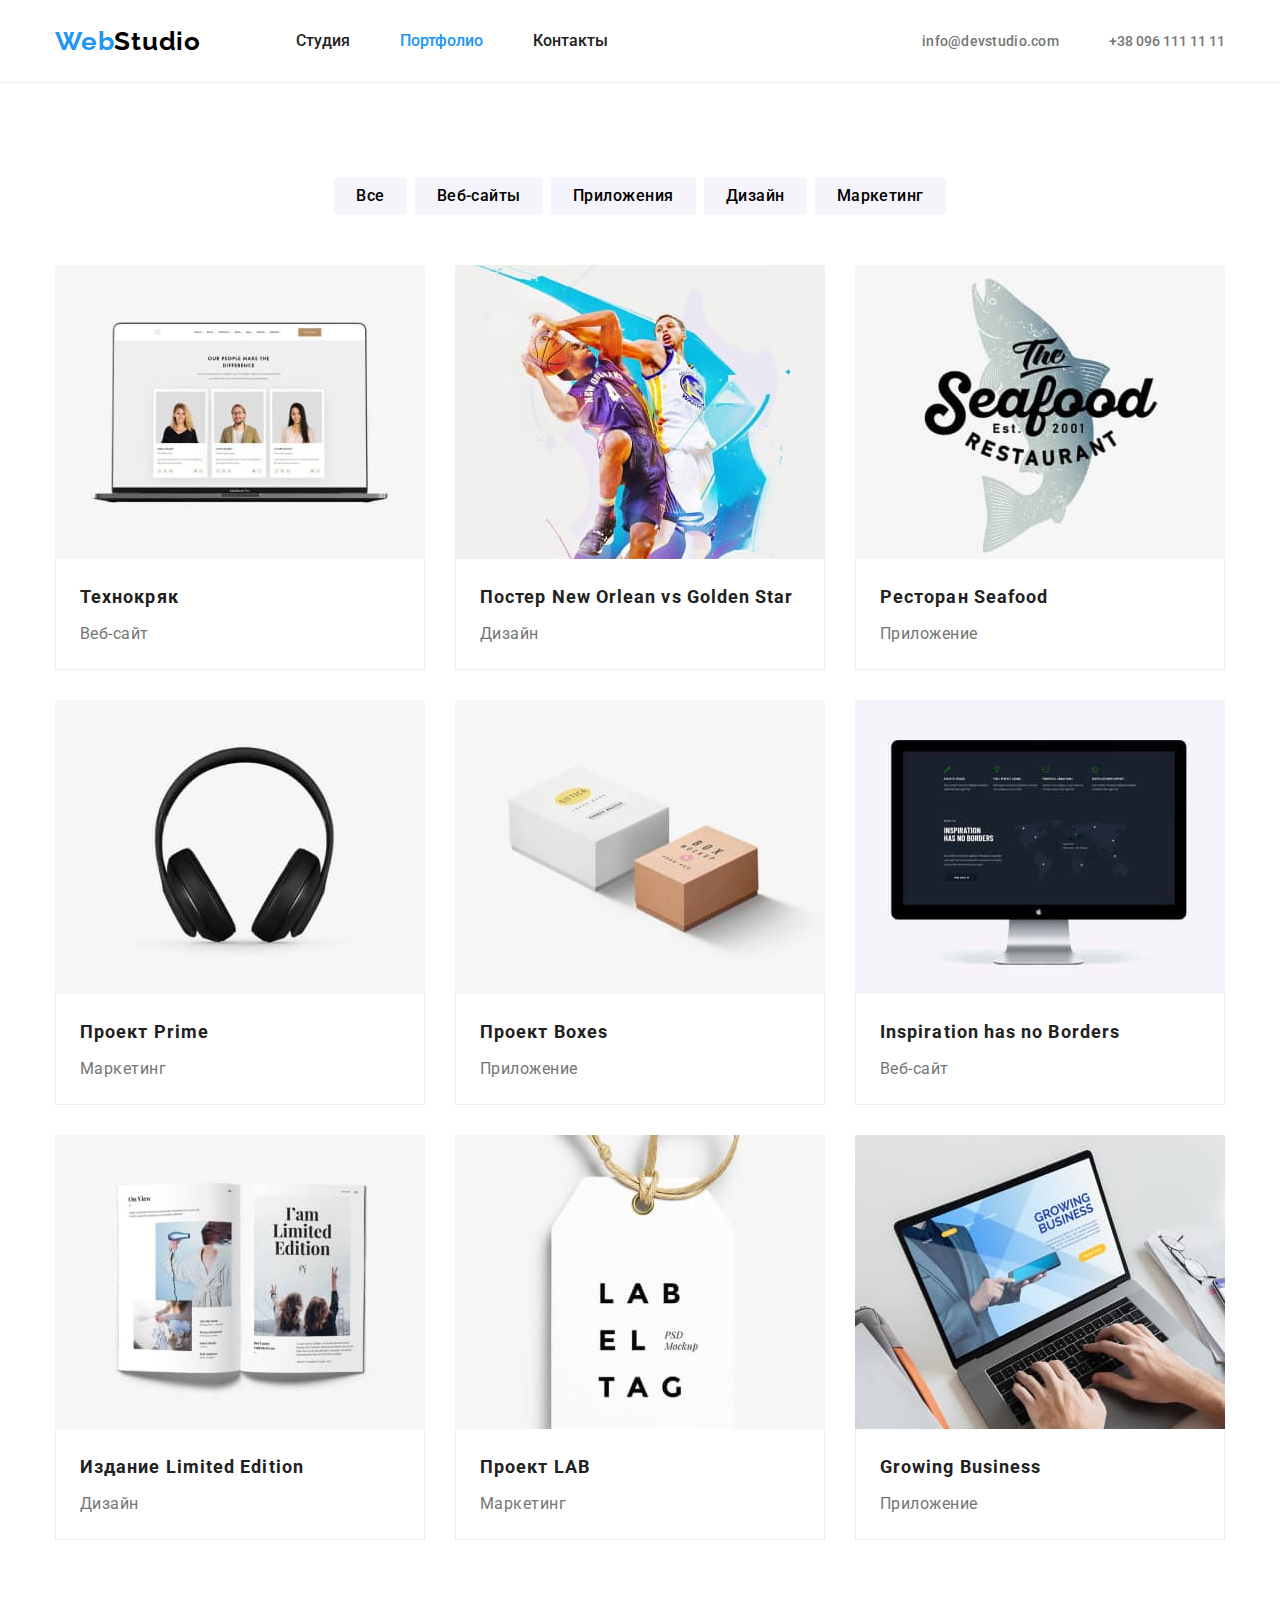
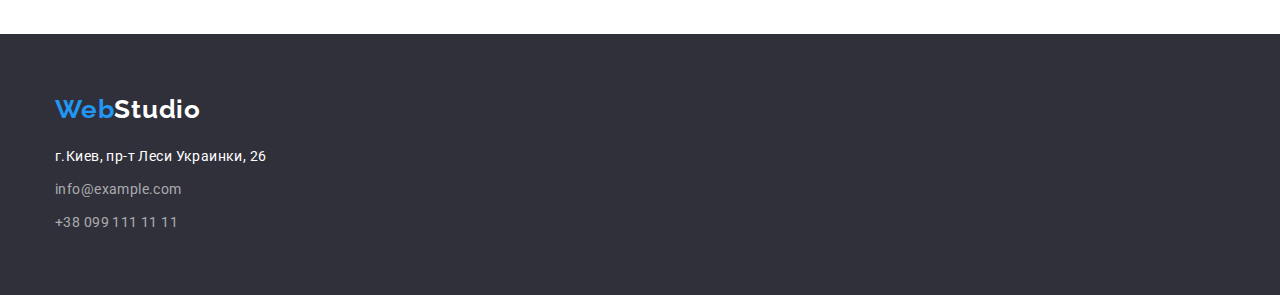
==== portfolio.html @ 083a061e "copy repository" ====
<!DOCTYPE html>
<html lang="ru">

<head>
    <meta charset="UTF-8">
    <meta http-equiv="X-UA-Compatible" content="IE=edge">
    <meta name="viewport" content="width=device-width, initial-scale=1.0">
    <title>Portfolio</title>
    <link rel="preconnect" href="https://fonts.googleapis.com">
    <link rel="preconnect" href="https://fonts.gstatic.com" crossorigin>
    <link
        href="https://fonts.googleapis.com/css2?family=Raleway:wght@700&family=Roboto:wght@400;500;700;900&display=swap"
        rel="stylesheet" />
    <link rel="stylesheet"
        href="https://cdnjs.cloudflare.com/ajax/libs/modern-normalize/1.1.0/modern-normalize.min.css" />
    <link rel="stylesheet" href="./css/styles.css">

</head>

<body>
    <main>
        <!-- HEADER -->
        <header class="header">
            <div class="conteiner header-conteiner">
                <nav class="navigation">
                    <a class="logo link" lang="en" href="./"><span class="link logo-blue">Web</span>Studio</a>
                    <ul class="menu list">
                        <li class="nav-item">
                            <a class="link menu-link" href="./index.html">Студия</a>
                        </li>
                        <li class="nav-item">
                            <a class="link menu-link current" href="">Портфолио</a>
                        </li>
                        <li class="nav-item">
                            <a class="link menu-link" href="">Контакты</a>
                        </li>
                    </ul>
                </nav>
                <ul class="tel-mail-link list">
                    <li class="list-mail-link"><a class="mail-link link"
                            href="mailto:info@devstudio.com">info@devstudio.com</a>
                    </li>
                    <li class="list-mail-link"><a class="tel-link link" href="tel:+380961111111">+38 096 111 11 11</a>
                    </li>
                </ul>
            </div>
        </header>
        <section class="section">
            <div class="conteiner">
                <h1 class="visualy-hidden">Портфоліо</h1>
                <!--panel button-->
                <h2 class="visualy-hidden">Панель кнопок</h2>
                <ul class="list menu-button">
                    <li class="btn-list">
                        <button class="btn menu-btn" type="button">Все</button>
                    </li>
                    <li class="btn-list">
                        <button class="btn menu-btn" type="button">Веб-сайты</button>
                    </li>
                    <li class="btn-list">
                        <button class="btn menu-btn" type="button">Приложения</button>
                    </li>
                    <li class="btn-list">
                        <button class="btn menu-btn" type="button">Дизайн</button>
                    </li>
                    <li class="btn-list">
                        <button class=" btn menu-btn" type="button">Маркетинг</button>
                    </li>
                </ul>
                <!--panel pictures-->
                <h2 class="visualy-hidden">Послуги що надаємо</h2>
                <ul class="menu-portfolio">
                    <li class="list portfolio-list">
                        <a class="link" href="#">
                            <img src="./imiges/portfolio/img-1.jpg" alt="макет сайту на ноутбуку" width="370">
                            <div class="menu-item">
                                <h3 class="production">Технокряк</h3>
                                <p class="production-zone">Веб-сайт</p>
                            </div>
                        </a>
                    </li>
                    <li class="list portfolio-list">
                        <a class="link" href="#">
                            <img src="./imiges/portfolio/img-2.jpg" alt="2 спортсмени з м'ячем" width="370">
                            <div class="menu-item">
                                <h3 class="production">Постер New Orlean vs Golden Star</h3>
                                <p class="production-zone">Дизайн</p>
                            </div>
                        </a>
                    </li>
                    <li class="list portfolio-list">
                        <a class="link" href="#">
                            <img src="./imiges/portfolio/img-3.jpg" alt="логотип ресторану" width="370">
                            <div class="menu-item">
                                <h3 class="production">Ресторан Seafood</h3>
                                <p class="production-zone">Приложение</p>
                            </div>
                        </a>
                    </li>
                    <li class="list portfolio-list">
                        <a class="link" href="#">
                            <img src="./imiges/portfolio/img-4.jpg" alt="навушники" width="370">
                            <div class="menu-item">
                                <h3 class="production">Проект Prime</h3>
                                <p class="production-zone">Маркетинг</p>
                            </div>
                        </a>
                    </li>
                    <li class="list portfolio-list">
                        <a class="link" href="#">
                            <img src="./imiges/portfolio/img-5.jpg" alt="2 коробки біла і коричнева" width="370">
                            <div class="menu-item">
                                <h3 class="production">Проект Boxes</h3>
                                <p class="production-zone">Приложение</p>
                            </div>
                        </a>
                    </li>
                    <li class="list portfolio-list">
                        <a class="link" href="#">
                            <img src="./imiges/portfolio/img-6.jpg" alt="картинка на моніторі комп'ютера" width="370">
                            <div class="menu-item">
                                <h3 class="production" lang="en">Inspiration has no Borders</h3>
                                <p class="production-zone">Веб-сайт</p>
                            </div>
                        </a>
                    </li>
                    <li class="list portfolio-list">
                        <a class="link" href="#">
                            <img src="./imiges/portfolio/img-7.jpg" alt="журнал в розгорнотому виді" width="370">
                            <div class="menu-item">
                                <h3 class="production">Издание Limited Edition</h3>
                                <p class="production-zone">Дизайн</p>
                            </div>
                        </a>
                    </li>
                    <li class="list portfolio-list">
                        <a class="link" href="#">
                            <img src="./imiges/portfolio/img-8.jpg" alt="бірка від чогось" width="370">
                            <div class="menu-item">
                                <h3 class="production">Проект LAB</h3>
                                <p class="production-zone">Маркетинг</p>
                            </div>
                        </a>
                    </li>
                    <li class="list portfolio-list">
                        <a class="link" href="#">
                            <img src="./imiges/portfolio/img-9.jpg" alt="людина працює з ноутбуком" width="370">
                            <div class="menu-item">
                                <h3 class="production">Growing Business</h3>
                                <p class="production-zone">Приложение</p>
                            </div>
                        </a>
                    </li>
                </ul>
            </div>
        </section>
        <footer class="footer">
            <address class="footer-nav">
                <a class="logo-foot link" lang="en" href="./"><span class="logo-blue link">Web</span>Studio</a>
                <ul class="list footer-list ">
                    <li class="footer-item">
                        <a class="addres link" href="https://goo.gl/maps/UP7tp5dbjEetq2736" target="_blank"
                            rel="noopener noreferrer">г.Киев,
                            пр-т Леси Украинки, 26</a>
                    </li>

                    <li class="footer-item">
                        <a class="contacts link" href="mailto:info@example.com">info@example.com</a>
                    </li>
                    <li class="footer-item">
                        <a class="contacts link" href="tel:+380991111111">+38 099 111 11 11</a>
                    </li>
                </ul>
            </address>
        </footer>
    </main>
</body>

</html>
---- css/styles.css ----
:root{
    --main-font:"Roboto", sans-serif;
    --secondary-font:"Raleway", sans-serif;
    
    --text-color:#000;
    --main-color: #212121;
    --secondary-color: #ffffff;
    --accent-color: #2196f3;
    --p-text-color: #757575;
    --hero-footer-color: #2f303a;
    --our-team-color: #f5f4fa;
    --footer-link-color: rgba(255, 255, 255, 0.6);
    --border-color: #ececec;
}

html{
    box-sizing: border-box;
}

*,
*::after,
*::before{
    box-sizing: inherit;
}

/*стилі для онулення верхніх відступів*/

h1,
h2,
h3,
h4,
h5,
h6,
p{
    margin-top: 0;
    margin-bottom: 0;
}

ul,
ol {
    margin-top: 0;
    margin-bottom: 0;
    padding-left: 0;
}
/*клас для онулення базових характеристик ul,ol*/
.list{
    list-style: none;
}

/*клас для онулення базових характеристик ссилок*/

.link{
    text-decoration: none;
    color: inherit;
}
/*властовості для коректного відображення картинок*/
img{
    display: block;
    max-width: 100%;
    height: auto;
}

/*властовості для онулення курсива у address*/
address{
    font-style: normal;
    font-style: inherit;
}
text{
    color: var(--main-color);
}
body {
    font-family:var(--main-font);    
}
.btn{
    display: block;
    font-family: inherit;
    border: none;
    background-color: transparent;
    cursor: pointer;
    color: inherit;

}
.section{
    padding-top: 94px;
    padding-bottom: 94px;
}

.conteiner{
    width: 1200px;
    margin: 0 auto;
    padding-left: 15px;
    padding-right: 15px;
    /*outline: 2px solid red ;*/

}
/*===HEADER===*/
.header{
    background-color: var(--secondary-color);
    border-bottom: 1px solid var(--border-color);

}
/*.header .conteiner{
    display: flex;
    align-items: center;
    margin-left: auto;
}*/


.header-conteiner{
    display: flex;
    align-items: center;
    margin-left: auto;
}
.navigation{
    display: flex;
    align-items: center;
}
/* ===LOGOTYPE===*/
.logo{

    margin-right: 95px;
    font-family: var(--secondary-font);
    font-weight: 700;
    font-size: 26px;
    line-height: 1.19;
    letter-spacing: 0.03em;
    color: var(--text-color);
}

.logo-blue{
    color: var(--accent-color)
}


/* ===END LOGOTYPE===*/

.menu{
    display: flex;
    align-items: center;
}
.tel-mail-link{
    display: flex;
    align-items: center;
    margin-left: auto;
}
.list-mail-link + .list-mail-link{
    margin-left: 50px;
}

.mail-link:last-child{
    /*margin-right: 50px;*/
}

.menu-list{
    display:inline-block;
}
.nav-item + .nav-item{
    margin-left: 50px;
}
.nav-item:not(:first-child){
    /*margin-left: 50px;*/
}

.menu-link{  
    display: block;
    padding-top: 32px;
    padding-bottom: 32px;
    /*display: flex ;*/
    font-weight: 500;
    /*font-size: 14px;*/
    line-height: 1.14;

    color: var(--main-color);
    position: relative;
}
.menu-link:hover,
.menu-link:focus{
    color: var(--accent-color);
}
.menu-link.current{
    color: var(--accent-color);
}
.mail-link{
    font-weight: 500;
    font-size: 14px;
    line-height: 1.14;
    letter-spacing: 0.02em;
    color: var(--p-text-color);
} 
.mail-link:hover,
.mail-link:focus{
    color: var(--accent-color);
}

.tel-link{
    font-weight: 500;
    font-size: 14px;
    line-height: 1.14;
    color: var(--p-text-color); 
}
    .tel-link:hover,
    .tel-link:focus{
    color: var(--accent-color);
}


/*===END HEADER===*/
/*===HERO===*/
.hero{
    background: var(--hero-footer-color);
    padding-top: 200px;
    padding-bottom: 200px;
    text-align: center;
}
    
.hero .conteiner{
    width: 695px;
}
.hero-title{
    margin-bottom: 30px;
    font-weight: 900;
    font-size: 44px;
    line-height: 1.36;
    text-transform:uppercase;
    color: var(--secondary-color)

}
.modal-btn{
    padding-top: 10px 32px;
    margin: 0 auto;
    font-weight: 700;;
    font-size: 16px;
    line-height: 1.87;
    letter-spacing: 0.06em;
    /*display: flex;
    cursor: pointer;*/
    color: var(--secondary-color);
    background-color: var(--accent-color);
    width: 200px;
    height: 50px;
    box-shadow: 0px 4px 4px rgba(0, 0, 0, 0.15);
    border-radius: 4px;
}

/*===AND HERO===*/

/*===DESCRIPTION===*/
.visualy-hidden{
    position: absolute;
    clip: rect(0 0  0 0);
    width: 1px;
    height: 1px;
    margin: -1px;
}

/*===ABOUT===*/
.about-title{
    display: flex;
}
.about:not(:first-child){
    margin-left: 30px;
}
.content{
    padding-top: 107px;
    padding-bottom: 47px;
    display:block;
    /*text-align: justify;
    justify-content:space-between;*/
    flex-basis: calc((100% - 3*30px)/4);
    /*width: 270px;*/ 
    
}
.about-main{
    text-transform: uppercase;
    padding-bottom: 10px;
    font-weight: 700;
    font-size: 14px;
    line-height: 1.14;
    letter-spacing: 0.03em;    
}

.about-main-text{
    font-weight: 400;
    font-size: 14px;
    line-height: 1.71;
    letter-spacing: 0.03em;
    color: var(--p-text-color);   
}
.section{
    padding-bottom: 94px;
}
.section-title{
    padding-bottom: 50px;
}
.working-moments{
    padding-bottom: 50px;
    font-weight: 700;
    font-size: 36px;
    line-height: 1.16;
    text-align: center;
    letter-spacing: 0.03em;  
}
.working-title-list{
    display: flex;
    flex-basis: calc((100% -2*30px)/3);
}
.working-title-list:not(:first-child){
    margin-left: 30px;
}
/*===AND ABOUT===*/
/*===TEAM===*/
.team-our{
    background-color: var(--our-team-color);

}
.about-team{
    display: flex;
}

.team{
    font-weight: 700;
    font-size: 36px;
    line-height: 1.16;
    text-align: center;
    letter-spacing: 0.03em;
    padding-top: 94px;   
}
.team-list{
    flex-basis: calc((100% -3*30px)/4);

}
.team-list:not(:first-child){
    padding-left: 30px;
}
.team-hiro{
    font-weight: 500;
    font-size: 16px;
    line-height: 1.19;
    text-align: center;
    letter-spacing: 0.03em;
    padding-bottom: 10px;
    
}
.time-proff{
    font-weight: 400;
    font-size: 16px;
    line-height: 1.19;
    text-align: center;
    letter-spacing: 0.03em;
    color: var(--p-text-color);
}
.team-item{
    padding: 30px;
}
/*===AND TEAM===*/
/*===FOOTTER===*/
.footer{
    background-color: var(--hero-footer-color);
    /*width: 1600px;
    height: 252px;*/
    padding-top: 60px;
    padding-bottom: 60px;
}
.footer-nav{
    margin-left: 50px;
    width: 1200px;
    margin: auto;
    padding-left: 15px;
    padding-right: 15px;
    font-style: inherit;
}
.logo-foot{
    font-family: var(--secondary-font);
    font-weight: 700;
    font-size: 26px;
    line-height: 1.19;
    letter-spacing: 0.03em;
    color: var(--secondary-color);
}
.footer-list{
    margin-top: 20px;
}
.footer-item:not(:first-child){
    padding-top: 9px;
}
.contacts,
.addres{
    font-style: normal;
    font-weight: 400;       
    font-size: 14px;
    line-height: 1.71;
    letter-spacing: 0.03em;
    
}
.addres{
    color: var(--secondary-color);
}
.contacts{
    color: var(--footer-link-color);
}
.addres:hover,
.addres:focus{
    color: var(--secondary-color);
}
.contacts:hover,
.contacts:focus{
    color: var(--secondary-color);
}
/*===AND FOOTTER===*/


/*=====PORTFOLIO=====*/

.menu-button{
    display: flex;
    justify-content: center;
    margin-bottom: 50px;
}
.btn-list:not(:first-child){
    margin-left: 8px;
}
.menu-link.current {
    color: var(--accent-color);
}
.btn-list{
    

    /*color: var(--main-color);*/

    }
.menu-btn{
    font-family:var(--main-font);
    padding: 6px 22px;
    font-weight: 500;
    font-size: 16px;
    line-height: 1.62;
    letter-spacing: 0.03em;
    background: var(--our-team-color);
    border-radius: 4px;

}
.menu-btn:hover,
.menu-btn:focus{
    background-color:var(--accent-color);
    box-shadow: 0px 3px 1px rgba(0, 0, 0, 0.1), 0px 1px 2px rgba(0, 0, 0, 0.08),
    0px 2px 2px rgba(0, 0, 0, 0.12);
    color:var(--secondary-color);
}

.btn-list.current{
    background: var(--accent-color);
    color: var(--secondary-color);
}

.menu-portfolio{
    display: flex;
    flex-wrap: wrap;
    margin-left: -30px;
    margin-top: -30px;
}

.portfolio-list{
    margin-left: 30px;
    margin-top: 30px;
    flex-basis: calc((100% - 90px) / 3);
}
.menu-item{
    padding: 20px 24px;
    border-left: 1px solid var(--border-color);
    border-right: 1px solid var(--border-color);
    border-bottom: 1px solid var(--border-color);
}
.production{
    margin-bottom: 4px;
    font-weight: 700;
    font-size: 18px;
    line-height: 2;
    letter-spacing: 0.06em;
    color: var(--main-color);
}
.production-zone{
    font-size: 16px;
    line-height: 1.88;
    letter-spacing: 0.03em;
    color: var(--p-text-color);
}
/*=====AND PORTFOLIO=====*/
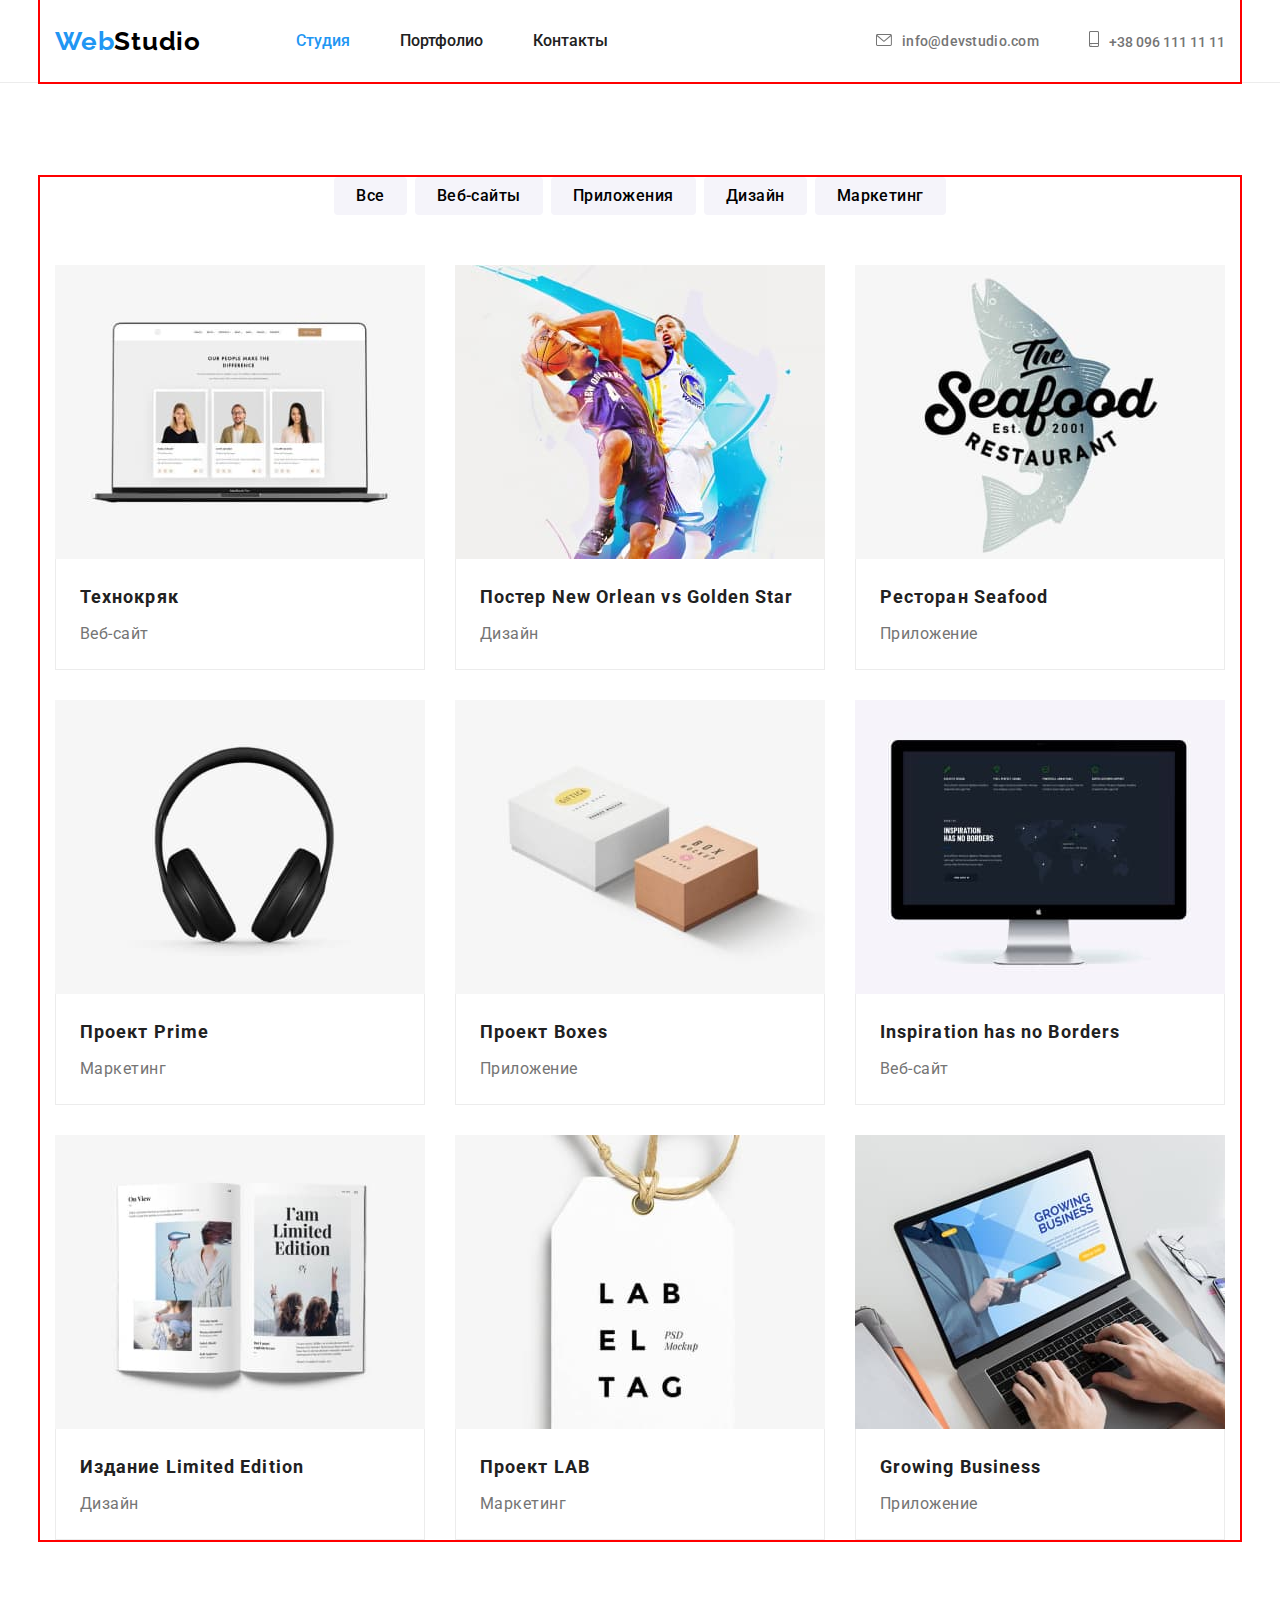
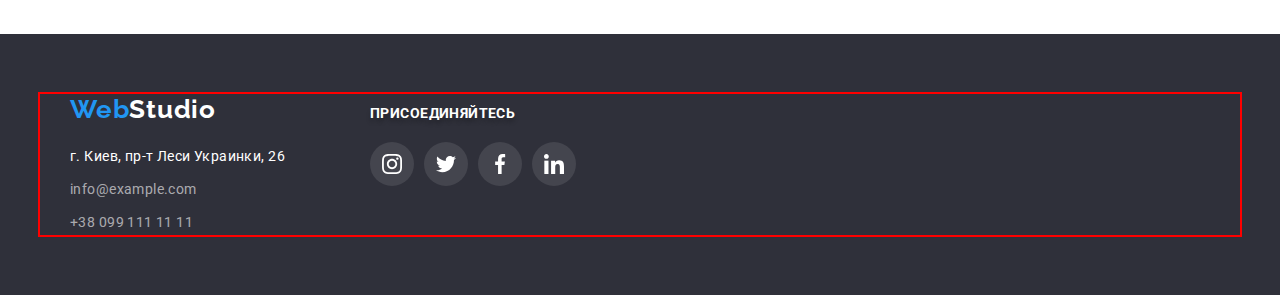
==== commit d7ea374e: "дз3" ====
--- a/portfolio.html
+++ b/portfolio.html
@@ -26,10 +26,10 @@
                     <a class="logo link" lang="en" href="./"><span class="link logo-blue">Web</span>Studio</a>
                     <ul class="menu list">
                         <li class="nav-item">
-                            <a class="link menu-link" href="./index.html">Студия</a>
+                            <a class="link menu-link current" href="">Студия</a>
                         </li>
                         <li class="nav-item">
-                            <a class="link menu-link current" href="">Портфолио</a>
+                            <a class="link menu-link" href="./portfolio.html">Портфолио</a>
                         </li>
                         <li class="nav-item">
                             <a class="link menu-link" href="">Контакты</a>
@@ -37,10 +37,14 @@
                     </ul>
                 </nav>
                 <ul class="tel-mail-link list">
-                    <li class="list-mail-link"><a class="mail-link link"
-                            href="mailto:info@devstudio.com">info@devstudio.com</a>
-                    </li>
-                    <li class="list-mail-link"><a class="tel-link link" href="tel:+380961111111">+38 096 111 11 11</a>
+                    <li class="list-mail-link"><a class="mail-link link" href="mailto:info@devstudio.com"><svg
+                                class="icon-contacts" width="16" height="12">
+                                <use href="./imiges/svg/sprite.svg#icon-envelope"></use>
+                            </svg>info@devstudio.com</a></li>
+                    <li class="list-mail-link"><a class="tel-link link" href="tel:+380961111111"><svg
+                                class="icon-contacts" width="10" height="16">
+                                <use href="./imiges/svg/sprite.svg#icon-smartphone"></use>
+                            </svg>+38 096 111 11 11</a>
                     </li>
                 </ul>
             </div>
@@ -71,7 +75,7 @@
                 <h2 class="visualy-hidden">Послуги що надаємо</h2>
                 <ul class="menu-portfolio">
                     <li class="list portfolio-list">
-                        <a class="link" href="#">
+                        <a class="link portfolio-list-link" href="#">
                             <img src="./imiges/portfolio/img-1.jpg" alt="макет сайту на ноутбуку" width="370">
                             <div class="menu-item">
                                 <h3 class="production">Технокряк</h3>
@@ -80,7 +84,7 @@
                         </a>
                     </li>
                     <li class="list portfolio-list">
-                        <a class="link" href="#">
+                        <a class="link portfolio-list-link" href="#">
                             <img src="./imiges/portfolio/img-2.jpg" alt="2 спортсмени з м'ячем" width="370">
                             <div class="menu-item">
                                 <h3 class="production">Постер New Orlean vs Golden Star</h3>
@@ -89,7 +93,7 @@
                         </a>
                     </li>
                     <li class="list portfolio-list">
-                        <a class="link" href="#">
+                        <a class="link portfolio-list-link" href="#">
                             <img src="./imiges/portfolio/img-3.jpg" alt="логотип ресторану" width="370">
                             <div class="menu-item">
                                 <h3 class="production">Ресторан Seafood</h3>
@@ -98,7 +102,7 @@
                         </a>
                     </li>
                     <li class="list portfolio-list">
-                        <a class="link" href="#">
+                        <a class="link portfolio-list-link" href="#">
                             <img src="./imiges/portfolio/img-4.jpg" alt="навушники" width="370">
                             <div class="menu-item">
                                 <h3 class="production">Проект Prime</h3>
@@ -107,7 +111,7 @@
                         </a>
                     </li>
                     <li class="list portfolio-list">
-                        <a class="link" href="#">
+                        <a class="link portfolio-list-link" href="#">
                             <img src="./imiges/portfolio/img-5.jpg" alt="2 коробки біла і коричнева" width="370">
                             <div class="menu-item">
                                 <h3 class="production">Проект Boxes</h3>
@@ -116,7 +120,7 @@
                         </a>
                     </li>
                     <li class="list portfolio-list">
-                        <a class="link" href="#">
+                        <a class="link portfolio-list-link" href="#">
                             <img src="./imiges/portfolio/img-6.jpg" alt="картинка на моніторі комп'ютера" width="370">
                             <div class="menu-item">
                                 <h3 class="production" lang="en">Inspiration has no Borders</h3>
@@ -125,7 +129,7 @@
                         </a>
                     </li>
                     <li class="list portfolio-list">
-                        <a class="link" href="#">
+                        <a class="link portfolio-list-link" href="#">
                             <img src="./imiges/portfolio/img-7.jpg" alt="журнал в розгорнотому виді" width="370">
                             <div class="menu-item">
                                 <h3 class="production">Издание Limited Edition</h3>
@@ -134,7 +138,7 @@
                         </a>
                     </li>
                     <li class="list portfolio-list">
-                        <a class="link" href="#">
+                        <a class="link portfolio-list-link" href="#">
                             <img src="./imiges/portfolio/img-8.jpg" alt="бірка від чогось" width="370">
                             <div class="menu-item">
                                 <h3 class="production">Проект LAB</h3>
@@ -143,7 +147,7 @@
                         </a>
                     </li>
                     <li class="list portfolio-list">
-                        <a class="link" href="#">
+                        <a class="link portfolio-list-link" href="#">
                             <img src="./imiges/portfolio/img-9.jpg" alt="людина працює з ноутбуком" width="370">
                             <div class="menu-item">
                                 <h3 class="production">Growing Business</h3>
@@ -155,23 +159,59 @@
             </div>
         </section>
         <footer class="footer">
-            <address class="footer-nav">
-                <a class="logo-foot link" lang="en" href="./"><span class="logo-blue link">Web</span>Studio</a>
-                <ul class="list footer-list ">
-                    <li class="footer-item">
-                        <a class="addres link" href="https://goo.gl/maps/UP7tp5dbjEetq2736" target="_blank"
-                            rel="noopener noreferrer">г.Киев,
-                            пр-т Леси Украинки, 26</a>
-                    </li>
-
-                    <li class="footer-item">
-                        <a class="contacts link" href="mailto:info@example.com">info@example.com</a>
-                    </li>
-                    <li class="footer-item">
-                        <a class="contacts link" href="tel:+380991111111">+38 099 111 11 11</a>
-                    </li>
-                </ul>
-            </address>
+            <div class="conteiner footer-section">
+                <div class="footer-section-nav">
+                    <address class="footer-nav">
+                        <a class="logo-foot link" lang="en" href="./"><span class="logo-blue link">Web</span>Studio</a>
+                        <ul class="list footer-list ">
+                            <li class="footer-item">
+                                <a class="addres link" href="https://goo.gl/maps/UP7tp5dbjEetq2736" target="_blank"
+                                    rel="noopener noreferrer">г. Киев,
+                                    пр-т Леси Украинки, 26</a>
+                            </li>
+                            <li class="footer-item">
+                                <a class="contacts link" href="mailto:info@example.com">info@example.com</a>
+                            </li>
+                            <li class="footer-item">
+                                <a class="contacts link" href="tel:+380991111111">+38 099 111 11 11</a>
+                            </li>
+                        </ul>
+                    </address>
+                </div>
+                <div class="footer-content">
+                    <p class="footer-text">присоединяйтесь</p>
+                    <ul class="social-list-footer">
+                        <li class="list social-list-item">
+                            <a href="" class="social-list-link-footer">
+                                <svg class="social-list-icon">
+                                    <use href="./imiges/svg/sprite.svg#icon-instagram"></use>
+                                </svg>
+                            </a>
+                        </li>
+                        <li class="list social-list-item">
+                            <a href="" class="social-list-link-footer">
+                                <svg class="social-list-icon">
+                                    <use href="./imiges/svg/sprite.svg#icon-twitter"></use>
+                                </svg>
+                            </a>
+                        </li>
+                        <li class="list social-list-item">
+                            <a href="" class="social-list-link-footer">
+                                <svg class="social-list-icon">
+                                    <use href="./imiges/svg/sprite.svg#icon-facebook"></use>
+                                </svg>
+                            </a>
+                        </li>
+                        <li class="list social-list-item">
+                            <a href="" class="social-list-link-footer">
+                                <svg class="social-list-icon">
+                                    <use href="./imiges/svg/sprite.svg#icon-linkedin"></use>
+                                </svg>
+                            </a>
+                        </li>
+                    </ul>
+                </div>
+            </div>
         </footer>
     </main>
 </body>
--- a/css/styles.css
+++ b/css/styles.css
@@ -11,6 +11,7 @@
     --our-team-color: #f5f4fa;
     --footer-link-color: rgba(255, 255, 255, 0.6);
     --border-color: #ececec;
+    --description-color: #a8a8a8;
 }
 
 html{
@@ -63,7 +64,7 @@
 /*властовості для онулення курсива у address*/
 address{
     font-style: normal;
-    font-style: inherit;
+    /*font-style: inherit;*/
 }
 text{
     color: var(--main-color);
@@ -84,13 +85,20 @@
     padding-top: 94px;
     padding-bottom: 94px;
 }
-
+.section-title {
+    margin-bottom: 50px;
+    font-weight: 700;
+    font-size: 36px;
+    line-height: 1.16;
+    text-align: center;
+    letter-spacing: 0.03em;
+}
 .conteiner{
     width: 1200px;
     margin: 0 auto;
     padding-left: 15px;
     padding-right: 15px;
-    /*outline: 2px solid red ;*/
+    outline: 2px solid red ;
 
 }
 /*===HEADER===*/
@@ -202,6 +210,10 @@
     .tel-link:focus{
     color: var(--accent-color);
 }
+.icon-contacts{
+    margin: 0 10px 0 0;
+    fill: currentColor;
+}
 
 
 /*===END HEADER===*/
@@ -210,17 +222,23 @@
     background: var(--hero-footer-color);
     padding-top: 200px;
     padding-bottom: 200px;
+    background-image: linear-gradient(rgba(47 48 58 0.4), rgba(47 48 58 0.4)),
+        url(../imiges/fontimige/img-hero.jpg);
+    background-size: cover;
+    background-position: center;
+    background-repeat: no-repeat;
     text-align: center;
 }
     
 .hero .conteiner{
-    width: 695px;
+    width: 694px;
 }
 .hero-title{
     margin-bottom: 30px;
     font-weight: 900;
     font-size: 44px;
     line-height: 1.36;
+    letter-spacing: 0.06em;
     text-transform:uppercase;
     color: var(--secondary-color)
 
@@ -252,27 +270,35 @@
     height: 1px;
     margin: -1px;
 }
-
+.icon-description {
+    display: flex;
+    align-items: center;
+    justify-content: center;
+    margin-bottom: 30px;
+    background-color: var(--our-team-color);
+    height: 120px;
+}
 /*===ABOUT===*/
 .about-title{
     display: flex;
+    /*margin-bottom: 47px;*/
 }
 .about:not(:first-child){
     margin-left: 30px;
 }
 .content{
-    padding-top: 107px;
-    padding-bottom: 47px;
+    /*padding-top: 107px;
+    padding-bottom: 47px;*/
     display:block;
     /*text-align: justify;
     justify-content:space-between;*/
-    flex-basis: calc((100% - 3*30px)/4);
+    flex-basis: calc((100% - 3 * 30px)/4);
     /*width: 270px;*/ 
     
 }
 .about-main{
     text-transform: uppercase;
-    padding-bottom: 10px;
+    margin-bottom: 10px;
     font-weight: 700;
     font-size: 14px;
     line-height: 1.14;
@@ -286,14 +312,12 @@
     letter-spacing: 0.03em;
     color: var(--p-text-color);   
 }
-.section{
+.section-work{
     padding-bottom: 94px;
 }
-.section-title{
-    padding-bottom: 50px;
-}
+
 .working-moments{
-    padding-bottom: 50px;
+    /*margin-bottom: 50px;*/
     font-weight: 700;
     font-size: 36px;
     line-height: 1.16;
@@ -310,50 +334,121 @@
 /*===AND ABOUT===*/
 /*===TEAM===*/
 .team-our{
-    background-color: var(--our-team-color);
-
-}
-.about-team{
-    display: flex;
-}
-
+}
+.team-list{
+    display: flex;
+}
 .team{
     font-weight: 700;
     font-size: 36px;
     line-height: 1.16;
     text-align: center;
     letter-spacing: 0.03em;
-    padding-top: 94px;   
-}
+    /*margin-top: 94px;*/   
+}
+
+.team-color{
+    background-color: var(--our-team-color);
+}
+
 .team-list{
-    flex-basis: calc((100% -3*30px)/4);
-
-}
-.team-list:not(:first-child){
-    padding-left: 30px;
-}
-.team-hiro{
+    display: flex;
+    flex-wrap: wrap;
+    flex-basis: calc((100% - 3*30px) / 4);
+    margin-top: -30px;
+    margin-left: -30px;
+}
+
+.team-item{
+    padding: 30px;
+    background-color:var(--secondary-color);
+    text-align: center;
+}
+.iteam-list{
+   /* flex-basis: calc((100%- 4 * 30px) /4);
+    margin-top: -30px;
+    margin-left: -30px;*/
+
+    margin-top: 30px;
+    margin-left: 30px;
+    box-shadow: 0px 1px 3px rgba(0, 0, 0, 0.12), 0px 1px 1px rgba(0, 0, 0, 0.14),
+    0px 2px 1px rgba(0, 0, 0, 0.2);
+    border-radius: 0px 0px 4px 4px;
+}
+
+.team-name{
     font-weight: 500;
     font-size: 16px;
     line-height: 1.19;
-    text-align: center;
-    letter-spacing: 0.03em;
-    padding-bottom: 10px;
-    
-}
-.time-proff{
-    font-weight: 400;
+    /*text-align: center;*/
+    letter-spacing: 0.03em;
+    margin-bottom: 10px;   
+}
+.time-position{
+    padding-top: 10px;
     font-size: 16px;
     line-height: 1.19;
-    text-align: center;
+    /*text-align: center;*/
     letter-spacing: 0.03em;
     color: var(--p-text-color);
 }
-.team-item{
-    padding: 30px;
-}
+
+.social-list {
+    display: flex;
+    justify-content: space-between;
+}
+
+.social-list-icon {
+    width: 20px;
+    height: 20px;
+}
+.social-list-link {
+    display: flex;
+    justify-content: center;
+    align-items: center;
+    width: 44px;
+    height: 44px;
+    border-radius: 50%;
+    fill: currentColor;
+    color: var(--description-color);
+}
+.social-list-link:hover,
+.social-list-link:focus {
+    fill: var(---secondary-color);
+    background-color: var(--accent-color);
+}
+
 /*===AND TEAM===*/
-/*===FOOTTER===*/
+/*=======CLIENTS=======*/
+.clients-list {
+    display: flex;
+    flex-wrap: wrap;
+    flex-basis: calc((100% - 6*30px) / 6);
+    margin-top: -30px;
+    margin-left: -30px;
+}
+
+.clients-link {
+    display: flex;
+    justify-content: center;
+    align-items: center;
+    width: 170px;
+    height: 92px;
+    fill: currentColor;
+    color: var(--description-color);
+    border: 1px solid #afb1b8;
+    border-radius: 4px;
+    margin-top: 30px;
+    margin-left: 30px;
+}
+.clients-link:hover,
+.clients-link:focus {
+    fill: var(--accent-color);
+    border-color: var(--accent-color);
+}
+/*=======AND CLIENTS=======*/
+/*=======FOOTTER=======*/
+
 .footer{
     background-color: var(--hero-footer-color);
     /*width: 1600px;
@@ -361,9 +456,13 @@
     padding-top: 60px;
     padding-bottom: 60px;
 }
+.footer-section {
+    display: flex;
+    align-items: baseline;
+}
 .footer-nav{
     margin-left: 50px;
-    width: 1200px;
+    /*width: 1200px;*/
     margin: auto;
     padding-left: 15px;
     padding-right: 15px;
@@ -381,7 +480,7 @@
     margin-top: 20px;
 }
 .footer-item:not(:first-child){
-    padding-top: 9px;
+    margin-top: 9px;
 }
 .contacts,
 .addres{
@@ -406,6 +505,45 @@
 .contacts:focus{
     color: var(--secondary-color);
 }
+.footer-content {
+    margin-left: 70px;
+}
+.footer-text {
+    font-weight: 700;
+    font-size: 14px;
+    line-height: 1.14;
+    letter-spacing: 0.03em;
+    text-transform: uppercase;
+    color: var(--secondary-color);
+    text-shadow: #000000 1px 1px 0, #000000 -1px -1px 0, #000000 -1px 1px 0, #000000 1px -1px 0;
+    text-shadow: 0px 4px 4px rgba(0, 0, 0, 0.25);
+}
+
+.social-list-footer {
+    display: flex;
+    width: 206px;
+    justify-content: space-between;
+    margin-top: 20px;
+    /*color:var(--secondary-color);*/
+}
+
+.social-list-link-footer {
+    display: flex;
+    justify-content: center;
+    align-items: center;
+    width: 44px;
+    height: 44px;
+    border-radius: 50%;
+    background-color: rgba(255, 255, 255, 0.1);
+    fill: var(--secondary-color);
+    color: var(--contrast-color);
+}
+.social-list-link-footer:hover,
+.social-list-link-footer:focus {
+    fill: var(--secondary-color);
+    background-color: var(--accent-color);
+}
+
 /*===AND FOOTTER===*/
 
 
@@ -464,6 +602,17 @@
     margin-top: 30px;
     flex-basis: calc((100% - 90px) / 3);
 }
+.portfolio-list-link{
+    display: block;
+}
+.portfolio-list-link:hover,
+.portfolio-list-link:focus {
+    background: var(--contrast-color);
+    border: 1px solid #eeeeee;
+    box-sizing: border-box;
+    box-shadow: 0px 1px 1px rgba(0, 0, 0, 0.12), 0px 4px 4px rgba(0, 0, 0, 0.06),
+    1px 4px 6px rgba(0, 0, 0, 0.16);
+}
 .menu-item{
     padding: 20px 24px;
     border-left: 1px solid var(--border-color);
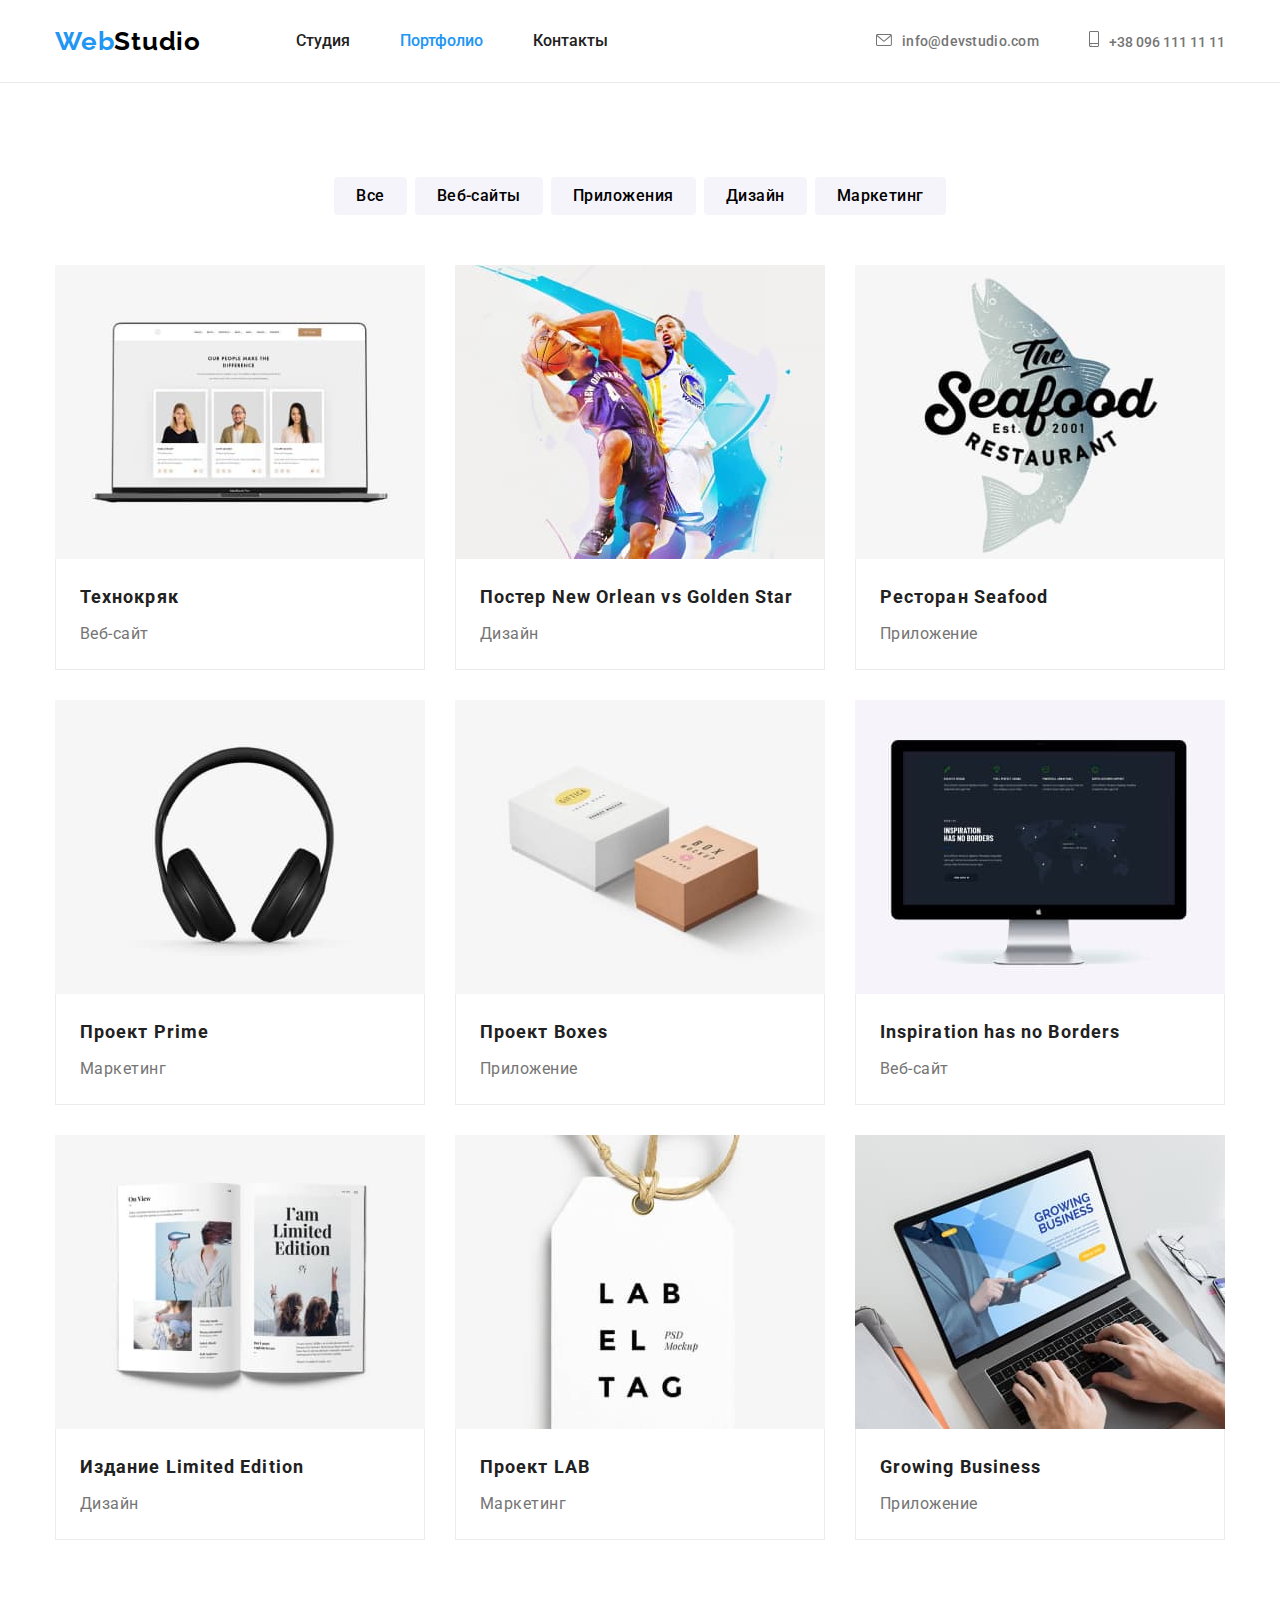
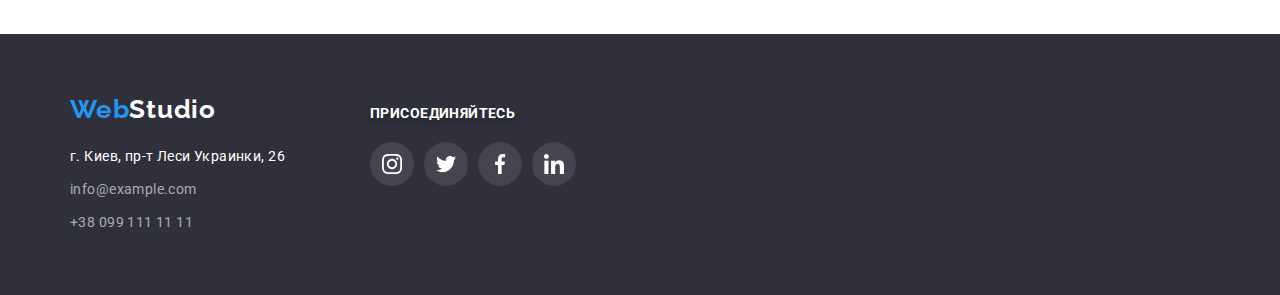
==== commit 39c9f0f4: "правка-хедера" ====
--- a/portfolio.html
+++ b/portfolio.html
@@ -26,10 +26,10 @@
                     <a class="logo link" lang="en" href="./"><span class="link logo-blue">Web</span>Studio</a>
                     <ul class="menu list">
                         <li class="nav-item">
-                            <a class="link menu-link current" href="">Студия</a>
+                            <a class="link menu-link" href="index.html">Студия</a>
                         </li>
                         <li class="nav-item">
-                            <a class="link menu-link" href="./portfolio.html">Портфолио</a>
+                            <a class="link menu-link current" href="">Портфолио</a>
                         </li>
                         <li class="nav-item">
                             <a class="link menu-link" href="">Контакты</a>
--- a/css/styles.css
+++ b/css/styles.css
@@ -98,8 +98,7 @@
     margin: 0 auto;
     padding-left: 15px;
     padding-right: 15px;
-    outline: 2px solid red ;
-
+    /*outline: 2px solid red ;*/
 }
 /*===HEADER===*/
 .header{
